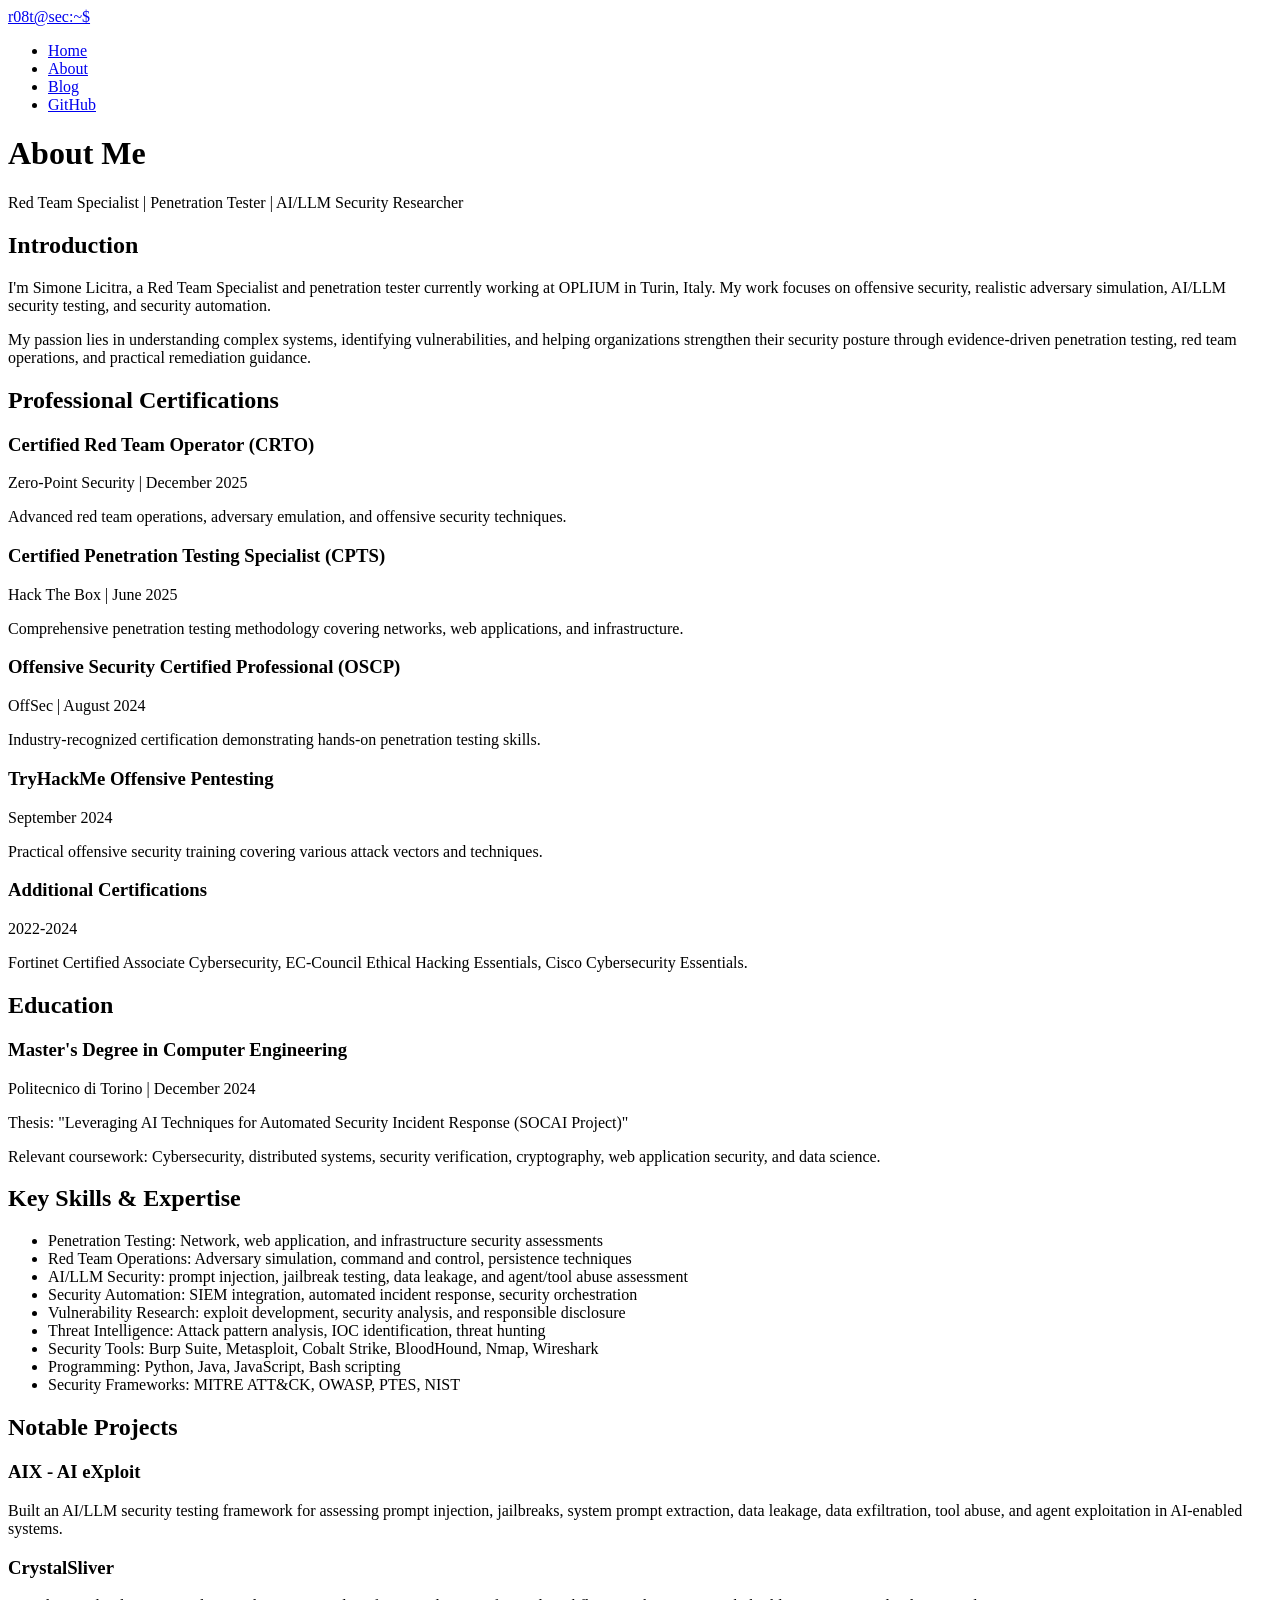
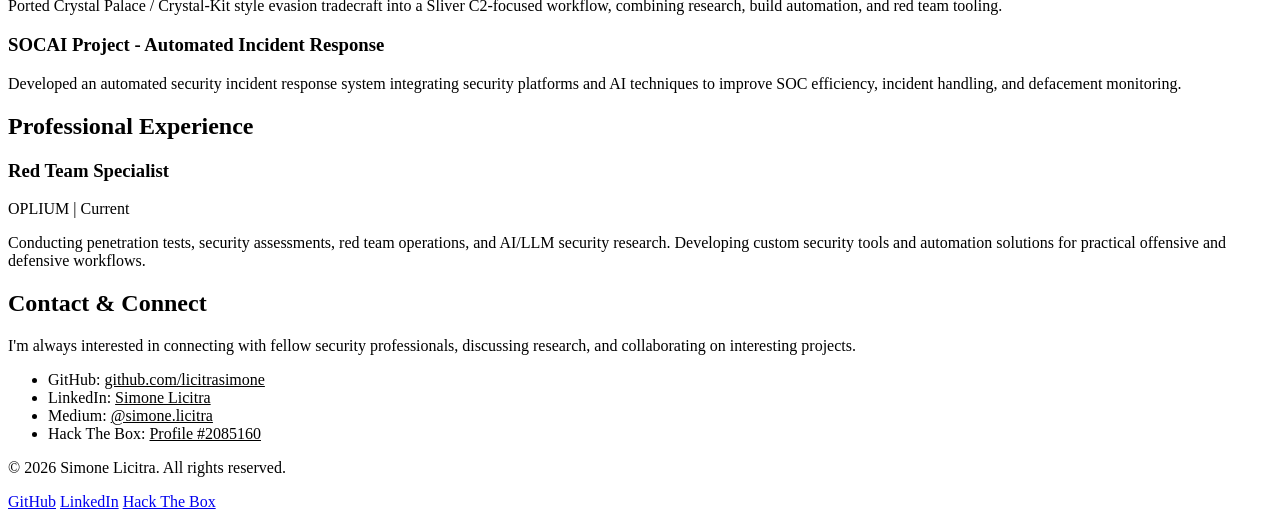
==== about.html @ 0849cb70 "Update website profile content" ====
<!DOCTYPE html>
<html lang="en">
<head>
    <meta charset="UTF-8">
    <meta name="viewport" content="width=device-width, initial-scale=1.0">
    <meta name="description" content="About Simone Licitra - Cybersecurity specialist with OSCP, CRTO, and CPTS certifications. Learn about my experience in penetration testing and red team operations.">
    <title>About | Simone Licitra</title>
    <link rel="stylesheet" href="styles.css">
</head>
<body>
    <nav class="navbar">
        <div class="container">
            <div class="nav-brand">
                <a href="index.html">r08t@sec:~$</a>
            </div>
            <ul class="nav-menu">
                <li><a href="index.html">Home</a></li>
                <li><a href="about.html" class="active">About</a></li>
                <li><a href="blog.html">Blog</a></li>
                <li><a href="https://github.com/licitrasimone" target="_blank">GitHub</a></li>
            </ul>
        </div>
    </nav>

    <header class="content-header">
        <div class="container">
            <h1>About Me</h1>
            <p class="subtitle">Red Team Specialist | Penetration Tester | AI/LLM Security Researcher</p>
        </div>
    </header>

    <section class="content-section">
        <div class="container">
            <h2>Introduction</h2>
            <p>I'm Simone Licitra, a Red Team Specialist and penetration tester currently working at OPLIUM in Turin, Italy. My work focuses on offensive security, realistic adversary simulation, AI/LLM security testing, and security automation.</p>
            <p>My passion lies in understanding complex systems, identifying vulnerabilities, and helping organizations strengthen their security posture through evidence-driven penetration testing, red team operations, and practical remediation guidance.</p>

            <h2>Professional Certifications</h2>
            <div class="timeline">
                <div class="timeline-item">
                    <h3>Certified Red Team Operator (CRTO)</h3>
                    <div class="timeline-date">Zero-Point Security | December 2025</div>
                    <p>Advanced red team operations, adversary emulation, and offensive security techniques.</p>
                </div>
                <div class="timeline-item">
                    <h3>Certified Penetration Testing Specialist (CPTS)</h3>
                    <div class="timeline-date">Hack The Box | June 2025</div>
                    <p>Comprehensive penetration testing methodology covering networks, web applications, and infrastructure.</p>
                </div>
                <div class="timeline-item">
                    <h3>Offensive Security Certified Professional (OSCP)</h3>
                    <div class="timeline-date">OffSec | August 2024</div>
                    <p>Industry-recognized certification demonstrating hands-on penetration testing skills.</p>
                </div>
                <div class="timeline-item">
                    <h3>TryHackMe Offensive Pentesting</h3>
                    <div class="timeline-date">September 2024</div>
                    <p>Practical offensive security training covering various attack vectors and techniques.</p>
                </div>
                <div class="timeline-item">
                    <h3>Additional Certifications</h3>
                    <div class="timeline-date">2022-2024</div>
                    <p>Fortinet Certified Associate Cybersecurity, EC-Council Ethical Hacking Essentials, Cisco Cybersecurity Essentials.</p>
                </div>
            </div>

            <h2>Education</h2>
            <div class="timeline">
                <div class="timeline-item">
                    <h3>Master's Degree in Computer Engineering</h3>
                    <div class="timeline-date">Politecnico di Torino | December 2024</div>
                    <p>Thesis: "Leveraging AI Techniques for Automated Security Incident Response (SOCAI Project)"</p>
                    <p>Relevant coursework: Cybersecurity, distributed systems, security verification, cryptography, web application security, and data science.</p>
                </div>
            </div>

            <h2>Key Skills & Expertise</h2>
            <ul>
                <li>Penetration Testing: Network, web application, and infrastructure security assessments</li>
                <li>Red Team Operations: Adversary simulation, command and control, persistence techniques</li>
                <li>AI/LLM Security: prompt injection, jailbreak testing, data leakage, and agent/tool abuse assessment</li>
                <li>Security Automation: SIEM integration, automated incident response, security orchestration</li>
                <li>Vulnerability Research: exploit development, security analysis, and responsible disclosure</li>
                <li>Threat Intelligence: Attack pattern analysis, IOC identification, threat hunting</li>
                <li>Security Tools: Burp Suite, Metasploit, Cobalt Strike, BloodHound, Nmap, Wireshark</li>
                <li>Programming: Python, Java, JavaScript, Bash scripting</li>
                <li>Security Frameworks: MITRE ATT&CK, OWASP, PTES, NIST</li>
            </ul>

            <h2>Notable Projects</h2>

            <h3>AIX - AI eXploit</h3>
            <p>Built an AI/LLM security testing framework for assessing prompt injection, jailbreaks, system prompt extraction, data leakage, data exfiltration, tool abuse, and agent exploitation in AI-enabled systems.</p>

            <h3>CrystalSliver</h3>
            <p>Ported Crystal Palace / Crystal-Kit style evasion tradecraft into a Sliver C2-focused workflow, combining research, build automation, and red team tooling.</p>

            <h3>SOCAI Project - Automated Incident Response</h3>
            <p>Developed an automated security incident response system integrating security platforms and AI techniques to improve SOC efficiency, incident handling, and defacement monitoring.</p>

            <h2>Professional Experience</h2>
            <div class="timeline">
                <div class="timeline-item">
                    <h3>Red Team Specialist</h3>
                    <div class="timeline-date">OPLIUM | Current</div>
                    <p>Conducting penetration tests, security assessments, red team operations, and AI/LLM security research. Developing custom security tools and automation solutions for practical offensive and defensive workflows.</p>
                </div>
            </div>

            <h2>Contact & Connect</h2>
            <p>I'm always interested in connecting with fellow security professionals, discussing research, and collaborating on interesting projects.</p>
            <ul>
                <li>GitHub: <a href="https://github.com/licitrasimone" target="_blank" style="color: var(--accent-primary);">github.com/licitrasimone</a></li>
                <li>LinkedIn: <a href="https://www.linkedin.com/in/simone-licitra-009b8490/" target="_blank" style="color: var(--accent-primary);">Simone Licitra</a></li>
                <li>Medium: <a href="https://medium.com/@simone.licitra" target="_blank" style="color: var(--accent-primary);">@simone.licitra</a></li>
                <li>Hack The Box: <a href="https://app.hackthebox.com/profile/2085160" target="_blank" style="color: var(--accent-primary);">Profile #2085160</a></li>
            </ul>
        </div>
    </section>

    <footer>
        <div class="container">
            <p>&copy; 2026 Simone Licitra. All rights reserved.</p>
            <div class="social-links">
                <a href="https://github.com/licitrasimone" target="_blank">GitHub</a>
                <a href="https://www.linkedin.com/in/simone-licitra-009b8490/" target="_blank">LinkedIn</a>
                <a href="https://app.hackthebox.com/profile/2085160" target="_blank">Hack The Box</a>
            </div>
        </div>
    </footer>
</body>
</html>
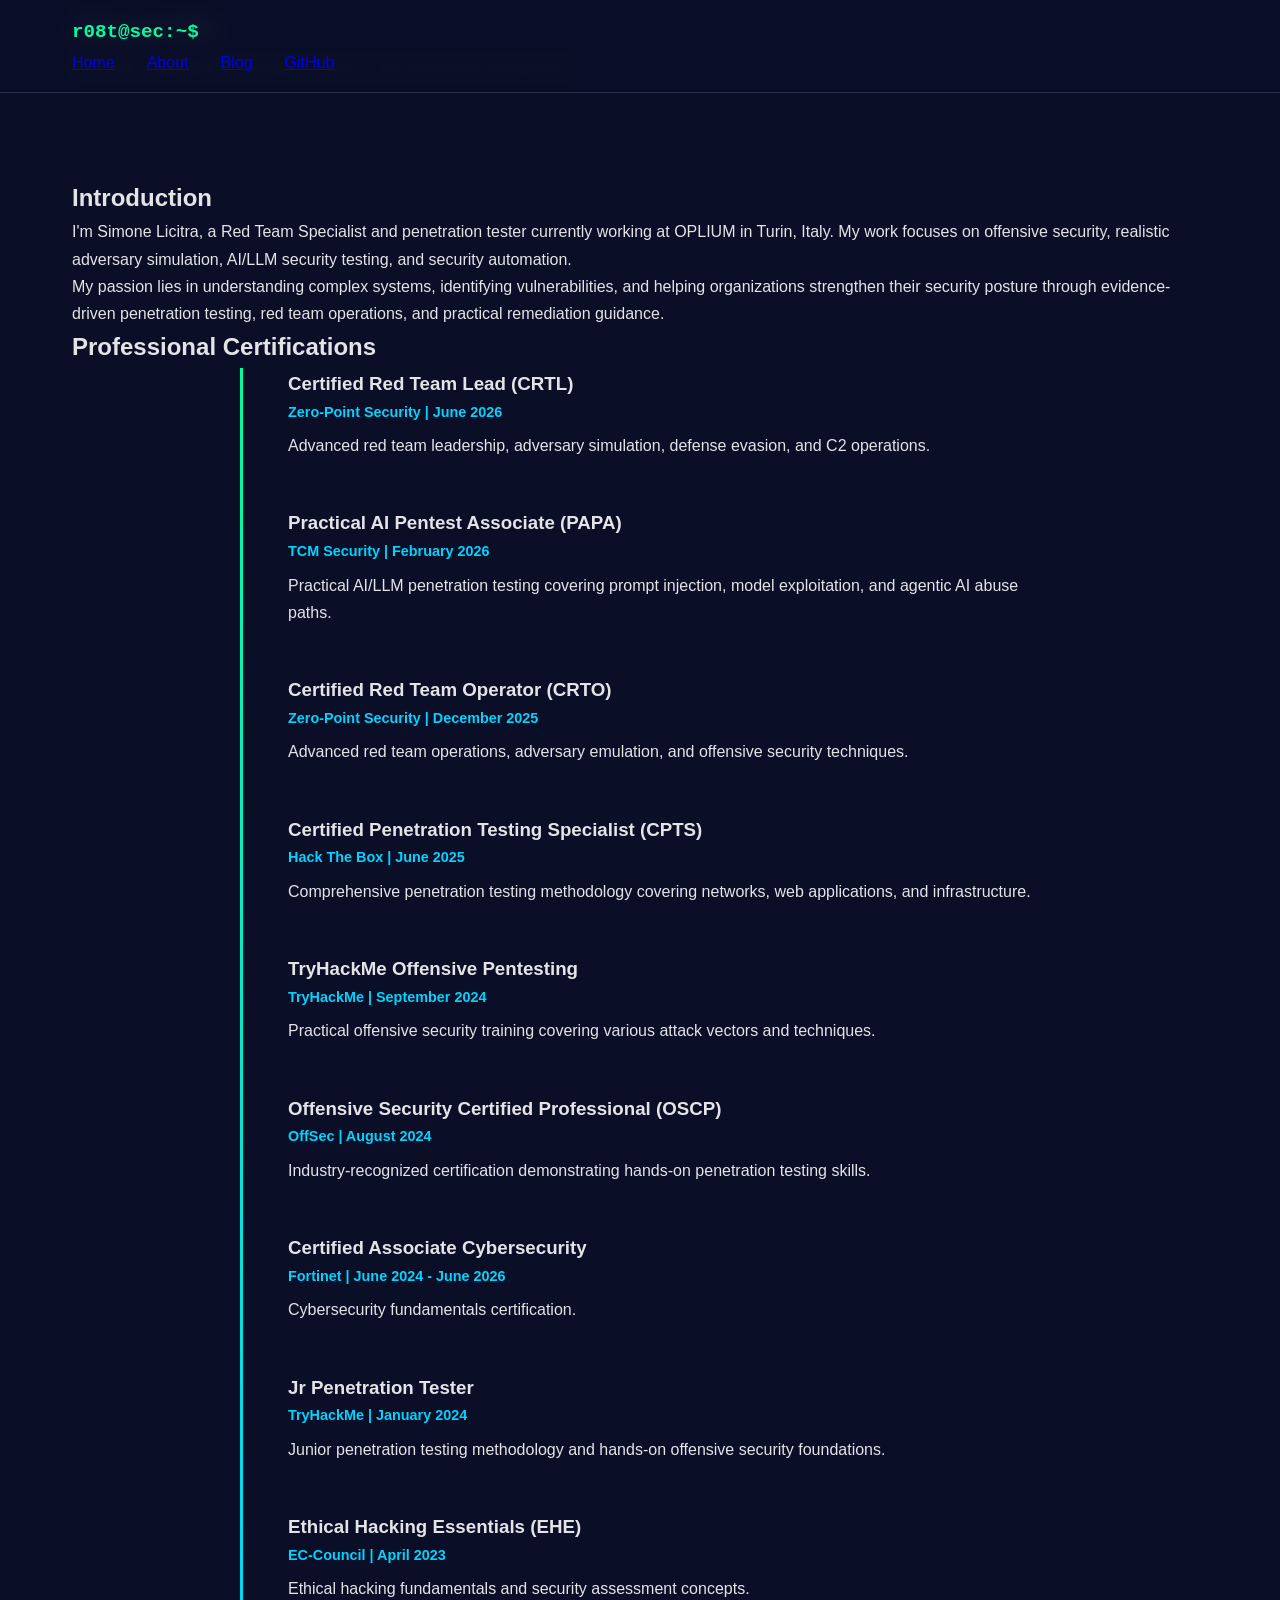
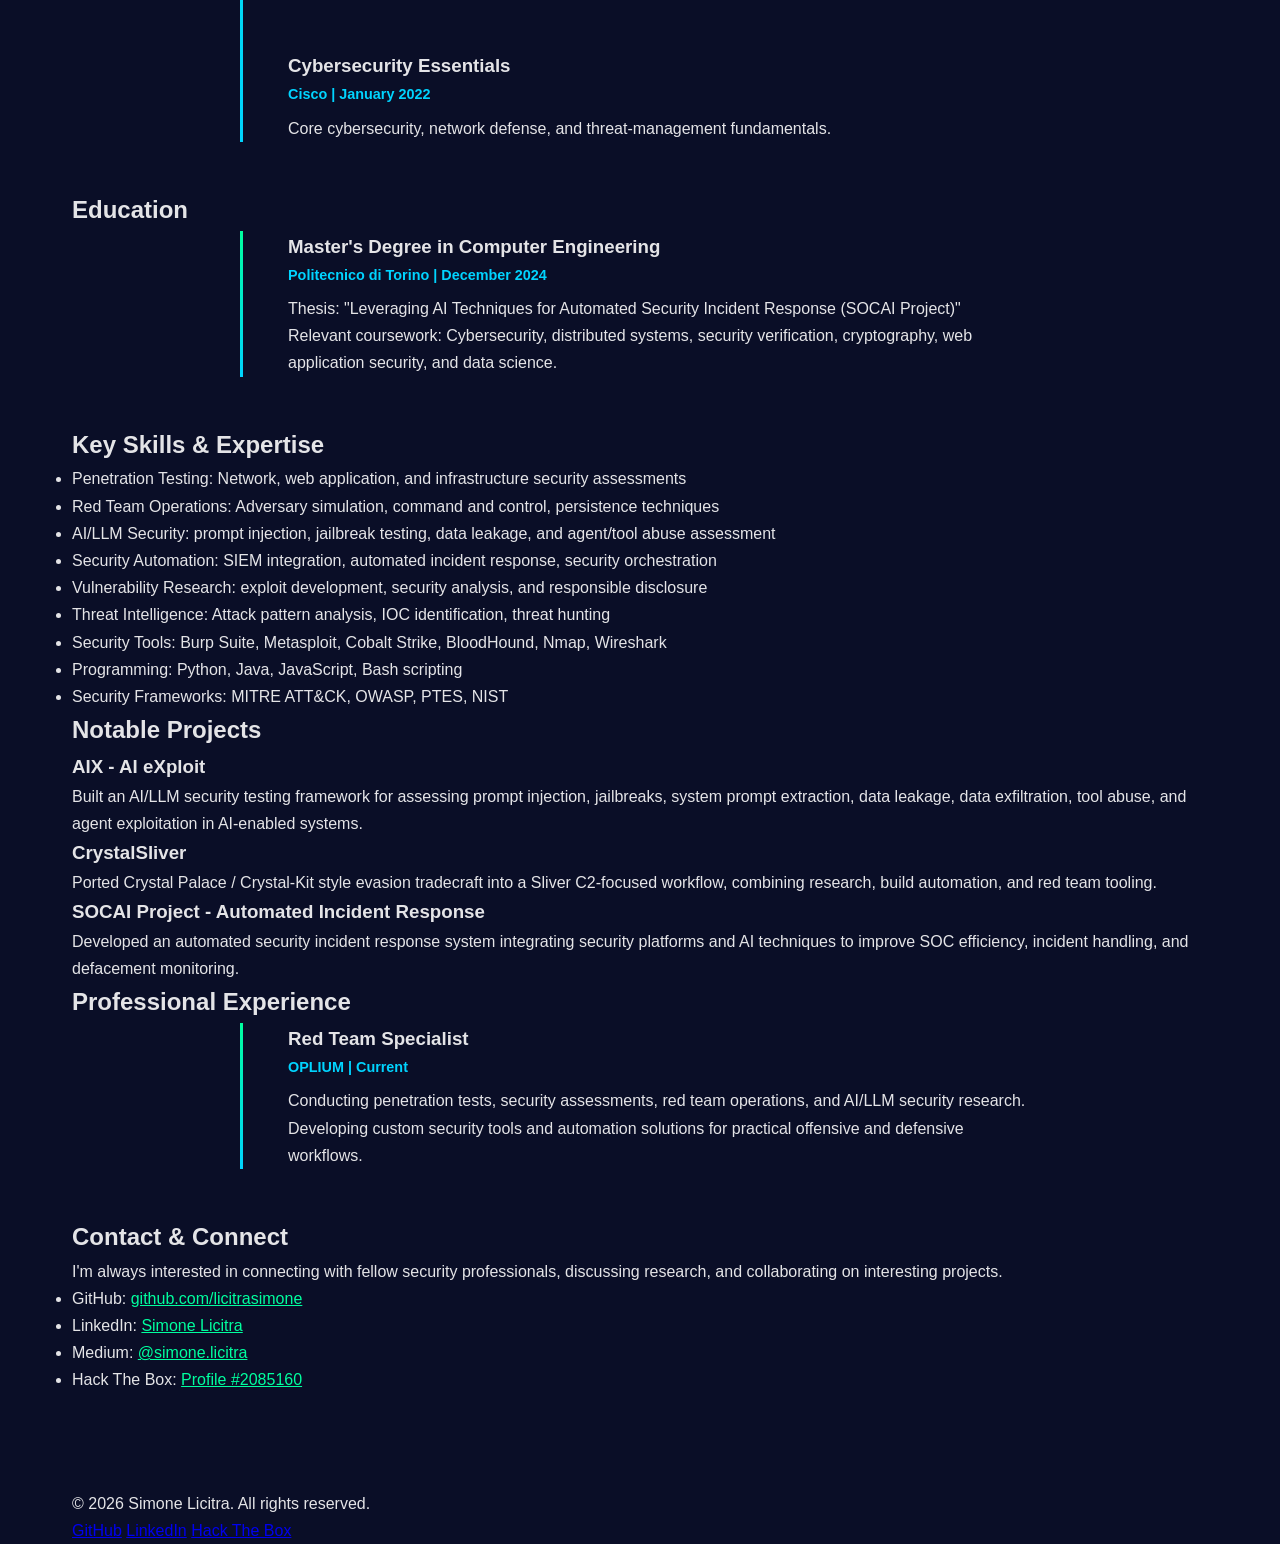
==== commit 195db360: "Update certification timeline from LinkedIn" ====
--- a/about.html
+++ b/about.html
@@ -3,7 +3,7 @@
 <head>
     <meta charset="UTF-8">
     <meta name="viewport" content="width=device-width, initial-scale=1.0">
-    <meta name="description" content="About Simone Licitra - Cybersecurity specialist with OSCP, CRTO, and CPTS certifications. Learn about my experience in penetration testing and red team operations.">
+    <meta name="description" content="About Simone Licitra - Red Team Specialist with CRTL, CRTO, PAPA, OSCP, and CPTS certifications. Learn about my experience in AI/LLM security, penetration testing, and red team operations.">
     <title>About | Simone Licitra</title>
     <link rel="stylesheet" href="styles.css">
 </head>
@@ -38,6 +38,16 @@
             <h2>Professional Certifications</h2>
             <div class="timeline">
                 <div class="timeline-item">
+                    <h3>Certified Red Team Lead (CRTL)</h3>
+                    <div class="timeline-date">Zero-Point Security | June 2026</div>
+                    <p>Advanced red team leadership, adversary simulation, defense evasion, and C2 operations.</p>
+                </div>
+                <div class="timeline-item">
+                    <h3>Practical AI Pentest Associate (PAPA)</h3>
+                    <div class="timeline-date">TCM Security | February 2026</div>
+                    <p>Practical AI/LLM penetration testing covering prompt injection, model exploitation, and agentic AI abuse paths.</p>
+                </div>
+                <div class="timeline-item">
                     <h3>Certified Red Team Operator (CRTO)</h3>
                     <div class="timeline-date">Zero-Point Security | December 2025</div>
                     <p>Advanced red team operations, adversary emulation, and offensive security techniques.</p>
@@ -48,19 +58,34 @@
                     <p>Comprehensive penetration testing methodology covering networks, web applications, and infrastructure.</p>
                 </div>
                 <div class="timeline-item">
+                    <h3>TryHackMe Offensive Pentesting</h3>
+                    <div class="timeline-date">TryHackMe | September 2024</div>
+                    <p>Practical offensive security training covering various attack vectors and techniques.</p>
+                </div>
+                <div class="timeline-item">
                     <h3>Offensive Security Certified Professional (OSCP)</h3>
                     <div class="timeline-date">OffSec | August 2024</div>
                     <p>Industry-recognized certification demonstrating hands-on penetration testing skills.</p>
                 </div>
                 <div class="timeline-item">
-                    <h3>TryHackMe Offensive Pentesting</h3>
-                    <div class="timeline-date">September 2024</div>
-                    <p>Practical offensive security training covering various attack vectors and techniques.</p>
+                    <h3>Certified Associate Cybersecurity</h3>
+                    <div class="timeline-date">Fortinet | June 2024 - June 2026</div>
+                    <p>Cybersecurity fundamentals certification.</p>
                 </div>
                 <div class="timeline-item">
-                    <h3>Additional Certifications</h3>
-                    <div class="timeline-date">2022-2024</div>
-                    <p>Fortinet Certified Associate Cybersecurity, EC-Council Ethical Hacking Essentials, Cisco Cybersecurity Essentials.</p>
+                    <h3>Jr Penetration Tester</h3>
+                    <div class="timeline-date">TryHackMe | January 2024</div>
+                    <p>Junior penetration testing methodology and hands-on offensive security foundations.</p>
+                </div>
+                <div class="timeline-item">
+                    <h3>Ethical Hacking Essentials (EHE)</h3>
+                    <div class="timeline-date">EC-Council | April 2023</div>
+                    <p>Ethical hacking fundamentals and security assessment concepts.</p>
+                </div>
+                <div class="timeline-item">
+                    <h3>Cybersecurity Essentials</h3>
+                    <div class="timeline-date">Cisco | January 2022</div>
+                    <p>Core cybersecurity, network defense, and threat-management fundamentals.</p>
                 </div>
             </div>
 
--- a/styles.css
+++ b/styles.css
@@ -0,0 +1,1238 @@
+/* ===== Reset & Base Styles ===== */
+* {
+    margin: 0;
+    padding: 0;
+    box-sizing: border-box;
+}
+
+:root {
+    --bg-primary: #0a0e27;
+    --bg-secondary: #151932;
+    --bg-card: #1a1f3a;
+    --text-primary: #e4e4e7;
+    --text-secondary: #a1a1aa;
+    --accent-primary: #00ff9f;
+    --accent-secondary: #00d4ff;
+    --accent-red: #ff3864;
+    --accent-purple: #a855f7;
+    --border-color: #2a2f4a;
+    --shadow-glow: 0 0 30px rgba(0, 255, 159, 0.3);
+}
+
+html {
+    scroll-behavior: smooth;
+}
+
+body {
+    font-family: 'Inter', -apple-system, BlinkMacSystemFont, 'Segoe UI', Roboto, Oxygen, Ubuntu, Cantarell, sans-serif;
+    background-color: var(--bg-primary);
+    color: var(--text-primary);
+    line-height: 1.7;
+    overflow-x: hidden;
+}
+
+.container {
+    max-width: 1200px;
+    margin: 0 auto;
+    padding: 0 2rem;
+}
+
+/* ===== Animated Background ===== */
+.particles-container {
+    position: fixed;
+    top: 0;
+    left: 0;
+    width: 100%;
+    height: 100%;
+    z-index: -2;
+    pointer-events: none;
+}
+
+.matrix-bg {
+    position: fixed;
+    top: 0;
+    left: 0;
+    width: 100%;
+    height: 100%;
+    z-index: -1;
+    opacity: 0.03;
+    background-image:
+        linear-gradient(90deg, var(--accent-primary) 1px, transparent 1px),
+        linear-gradient(var(--accent-primary) 1px, transparent 1px);
+    background-size: 30px 30px;
+    animation: matrixScroll 20s linear infinite;
+}
+
+@keyframes matrixScroll {
+    0% { background-position: 0 0; }
+    100% { background-position: 30px 30px; }
+}
+
+/* ===== Navigation ===== */
+.navbar {
+    position: fixed;
+    top: 0;
+    left: 0;
+    width: 100%;
+    background: rgba(10, 14, 39, 0.95);
+    backdrop-filter: blur(10px);
+    border-bottom: 1px solid var(--border-color);
+    padding: 1rem 0;
+    z-index: 1000;
+    transition: all 0.3s ease;
+}
+
+.navbar.scrolled {
+    background: rgba(10, 14, 39, 0.98);
+    box-shadow: 0 5px 30px rgba(0, 255, 159, 0.1);
+}
+
+.nav-container {
+    display: flex;
+    justify-content: space-between;
+    align-items: center;
+}
+
+.nav-brand a {
+    font-family: 'Courier New', monospace;
+    font-size: 1.2rem;
+    font-weight: bold;
+    color: var(--accent-primary);
+    text-decoration: none;
+    display: flex;
+    align-items: center;
+    gap: 0.5rem;
+    transition: all 0.3s ease;
+}
+
+.nav-brand a:hover {
+    transform: translateX(5px);
+    text-shadow: 0 0 20px var(--accent-primary);
+}
+
+.terminal-prompt {
+    animation: pulse 2s ease-in-out infinite;
+}
+
+@keyframes pulse {
+    0%, 100% { opacity: 1; }
+    50% { opacity: 0.7; }
+}
+
+.cursor {
+    animation: blink 1s step-end infinite;
+}
+
+@keyframes blink {
+    0%, 50% { opacity: 1; }
+    51%, 100% { opacity: 0; }
+}
+
+.nav-toggle {
+    display: none;
+    flex-direction: column;
+    gap: 5px;
+    background: none;
+    border: none;
+    cursor: pointer;
+}
+
+.nav-toggle span {
+    width: 25px;
+    height: 3px;
+    background: var(--accent-primary);
+    transition: all 0.3s ease;
+}
+
+.nav-menu {
+    display: flex;
+    list-style: none;
+    gap: 2rem;
+}
+
+.nav-link {
+    color: var(--text-secondary);
+    text-decoration: none;
+    font-weight: 500;
+    position: relative;
+    padding: 0.5rem 0;
+    transition: color 0.3s ease;
+}
+
+.nav-link::after {
+    content: '';
+    position: absolute;
+    bottom: 0;
+    left: 0;
+    width: 0;
+    height: 2px;
+    background: var(--accent-primary);
+    transition: width 0.3s ease;
+}
+
+.nav-link:hover,
+.nav-link.active {
+    color: var(--accent-primary);
+}
+
+.nav-link:hover::after,
+.nav-link.active::after {
+    width: 100%;
+}
+
+/* ===== Hero Section ===== */
+.hero-section {
+    min-height: 100vh;
+    display: flex;
+    align-items: center;
+    justify-content: center;
+    position: relative;
+    padding: 8rem 2rem 4rem;
+}
+
+.hero-content {
+    text-align: center;
+    animation: fadeInUp 1s ease-out;
+}
+
+@keyframes fadeInUp {
+    from {
+        opacity: 0;
+        transform: translateY(30px);
+    }
+    to {
+        opacity: 1;
+        transform: translateY(0);
+    }
+}
+
+.glitch-text {
+    font-size: clamp(3rem, 8vw, 5rem);
+    font-weight: 900;
+    color: var(--accent-primary);
+    text-shadow: 0 0 30px rgba(0, 255, 159, 0.5);
+    margin-bottom: 1rem;
+    position: relative;
+    animation: glitchAnimation 5s infinite;
+}
+
+@keyframes glitchAnimation {
+    0%, 90%, 100% {
+        text-shadow:
+            0 0 30px rgba(0, 255, 159, 0.5),
+            0 0 60px rgba(0, 255, 159, 0.3);
+    }
+    91%, 93%, 95%, 97% {
+        text-shadow:
+            -2px 0 0 #00ff9f,
+            2px 0 0 #ff3864,
+            0 0 50px rgba(0, 255, 159, 0.7);
+        transform: skew(-0.5deg);
+    }
+    92%, 94%, 96%, 98% {
+        text-shadow:
+            2px 0 0 #00ff9f,
+            -2px 0 0 #ff3864,
+            0 0 50px rgba(0, 255, 159, 0.7);
+        transform: skew(0.5deg);
+    }
+}
+
+.typing-container {
+    font-size: clamp(1.2rem, 3vw, 1.8rem);
+    color: var(--text-secondary);
+    font-family: 'Courier New', monospace;
+    margin-bottom: 2rem;
+    min-height: 50px;
+    display: flex;
+    justify-content: center;
+    align-items: center;
+    gap: 0.5rem;
+}
+
+.typing-prefix {
+    color: var(--accent-primary);
+}
+
+.typing-cursor {
+    color: var(--accent-primary);
+    animation: blink 1s step-end infinite;
+}
+
+.hero-badges {
+    display: flex;
+    justify-content: center;
+    gap: 1rem;
+    margin: 2rem 0;
+    flex-wrap: wrap;
+}
+
+.badge {
+    padding: 0.8rem 1.5rem;
+    border-radius: 50px;
+    font-weight: 700;
+    font-size: 0.95rem;
+    letter-spacing: 1px;
+    display: inline-flex;
+    align-items: center;
+    gap: 0.5rem;
+    transition: all 0.3s ease;
+    position: relative;
+    overflow: hidden;
+}
+
+.badge::before {
+    content: '';
+    position: absolute;
+    top: 0;
+    left: -100%;
+    width: 100%;
+    height: 100%;
+    background: linear-gradient(90deg, transparent, rgba(255, 255, 255, 0.2), transparent);
+    transition: left 0.5s;
+}
+
+.badge:hover::before {
+    left: 100%;
+}
+
+.badge-oscp {
+    background: linear-gradient(135deg, #dc2626, #ef4444);
+    box-shadow: 0 10px 30px rgba(220, 38, 38, 0.3);
+}
+
+.badge-crto {
+    background: linear-gradient(135deg, #a855f7, #c084fc);
+    box-shadow: 0 10px 30px rgba(168, 85, 247, 0.3);
+}
+
+.badge-cpts {
+    background: linear-gradient(135deg, #0891b2, #06b6d4);
+    box-shadow: 0 10px 30px rgba(8, 145, 178, 0.3);
+}
+
+.badge-crtl {
+    background: linear-gradient(135deg, #7c2d12, #f97316);
+    box-shadow: 0 10px 30px rgba(249, 115, 22, 0.3);
+}
+
+.badge-papa {
+    background: linear-gradient(135deg, #4f46e5, #22d3ee);
+    box-shadow: 0 10px 30px rgba(79, 70, 229, 0.3);
+}
+
+.badge:hover {
+    transform: translateY(-5px) scale(1.05);
+    box-shadow: 0 15px 40px rgba(0, 255, 159, 0.4);
+}
+
+.hero-cta {
+    display: flex;
+    justify-content: center;
+    gap: 1.5rem;
+    margin: 3rem 0 2rem;
+    flex-wrap: wrap;
+}
+
+.btn {
+    padding: 1rem 2.5rem;
+    border-radius: 8px;
+    text-decoration: none;
+    font-weight: 600;
+    font-size: 1rem;
+    display: inline-flex;
+    align-items: center;
+    gap: 0.8rem;
+    transition: all 0.3s ease;
+    position: relative;
+    overflow: hidden;
+    border: 2px solid transparent;
+}
+
+.btn::before {
+    content: '';
+    position: absolute;
+    top: 50%;
+    left: 50%;
+    width: 0;
+    height: 0;
+    border-radius: 50%;
+    background: rgba(255, 255, 255, 0.1);
+    transform: translate(-50%, -50%);
+    transition: width 0.6s, height 0.6s;
+}
+
+.btn:hover::before {
+    width: 300px;
+    height: 300px;
+}
+
+.btn span, .btn i {
+    position: relative;
+    z-index: 1;
+}
+
+.btn-primary {
+    background: linear-gradient(135deg, var(--accent-primary), #00d4aa);
+    color: var(--bg-primary);
+}
+
+.btn-primary:hover {
+    transform: translateY(-3px);
+    box-shadow: 0 10px 30px rgba(0, 255, 159, 0.4);
+}
+
+.btn-secondary {
+    background: transparent;
+    border-color: var(--accent-secondary);
+    color: var(--accent-secondary);
+}
+
+.btn-secondary:hover {
+    background: var(--accent-secondary);
+    color: var(--bg-primary);
+    transform: translateY(-3px);
+    box-shadow: 0 10px 30px rgba(0, 212, 255, 0.4);
+}
+
+.hero-social {
+    display: flex;
+    justify-content: center;
+    gap: 1.5rem;
+    margin-top: 2rem;
+}
+
+.social-icon {
+    width: 50px;
+    height: 50px;
+    border-radius: 50%;
+    border: 2px solid var(--border-color);
+    display: flex;
+    align-items: center;
+    justify-content: center;
+    color: var(--text-secondary);
+    transition: all 0.3s ease;
+    background: var(--bg-card);
+}
+
+.social-icon:hover {
+    border-color: var(--accent-primary);
+    color: var(--accent-primary);
+    transform: translateY(-5px) rotate(360deg);
+    box-shadow: 0 10px 30px rgba(0, 255, 159, 0.3);
+}
+
+.scroll-indicator {
+    position: absolute;
+    bottom: 2rem;
+    left: 50%;
+    transform: translateX(-50%);
+    animation: bounce 2s infinite;
+}
+
+@keyframes bounce {
+    0%, 20%, 50%, 80%, 100% { transform: translateX(-50%) translateY(0); }
+    40% { transform: translateX(-50%) translateY(-10px); }
+    60% { transform: translateX(-50%) translateY(-5px); }
+}
+
+.mouse {
+    width: 30px;
+    height: 50px;
+    border: 2px solid var(--accent-primary);
+    border-radius: 15px;
+    position: relative;
+}
+
+.mouse::before {
+    content: '';
+    position: absolute;
+    top: 10px;
+    left: 50%;
+    width: 6px;
+    height: 10px;
+    background: var(--accent-primary);
+    border-radius: 3px;
+    transform: translateX(-50%);
+    animation: scroll 2s infinite;
+}
+
+@keyframes scroll {
+    0%, 100% { opacity: 0; top: 10px; }
+    50% { opacity: 1; top: 20px; }
+}
+
+/* ===== Section Styles ===== */
+section {
+    padding: 6rem 0;
+    position: relative;
+}
+
+.section-header {
+    text-align: center;
+    margin-bottom: 4rem;
+}
+
+.section-title {
+    font-size: clamp(2rem, 5vw, 3rem);
+    font-weight: 800;
+    display: flex;
+    align-items: center;
+    justify-content: center;
+    gap: 1rem;
+    margin-bottom: 1rem;
+}
+
+.section-number {
+    color: var(--accent-primary);
+    font-family: 'Courier New', monospace;
+    font-size: 1.5rem;
+}
+
+.section-line {
+    width: 100px;
+    height: 3px;
+    background: linear-gradient(90deg, transparent, var(--accent-primary), transparent);
+    margin: 0 auto;
+    animation: lineGrow 2s ease-out;
+}
+
+@keyframes lineGrow {
+    from { width: 0; }
+    to { width: 100px; }
+}
+
+/* ===== About Section ===== */
+.about-section {
+    background: linear-gradient(135deg, var(--bg-primary) 0%, var(--bg-secondary) 100%);
+}
+
+.about-content {
+    display: grid;
+    grid-template-columns: 1fr 1fr;
+    gap: 4rem;
+    align-items: center;
+}
+
+.about-text p {
+    margin-bottom: 1.5rem;
+    color: var(--text-secondary);
+    font-size: 1.1rem;
+}
+
+.lead {
+    font-size: 1.4rem !important;
+    color: var(--text-primary) !important;
+    font-weight: 600;
+}
+
+.highlight {
+    color: var(--accent-primary);
+    font-weight: 600;
+}
+
+.stats-grid {
+    display: grid;
+    grid-template-columns: repeat(3, 1fr);
+    gap: 1.5rem;
+    margin-top: 2rem;
+}
+
+.stat-card {
+    text-align: center;
+    padding: 1.5rem;
+    background: var(--bg-card);
+    border: 1px solid var(--border-color);
+    border-radius: 10px;
+    transition: all 0.3s ease;
+}
+
+.stat-card:hover {
+    transform: translateY(-5px);
+    border-color: var(--accent-primary);
+    box-shadow: 0 10px 30px rgba(0, 255, 159, 0.2);
+}
+
+.stat-card i {
+    font-size: 2rem;
+    color: var(--accent-primary);
+    margin-bottom: 0.5rem;
+}
+
+.stat-card h3 {
+    font-size: 2rem;
+    color: var(--text-primary);
+    margin: 0.5rem 0;
+}
+
+.stat-card p {
+    color: var(--text-secondary);
+    margin: 0;
+}
+
+.terminal-window {
+    background: #1e1e1e;
+    border-radius: 10px;
+    overflow: hidden;
+    box-shadow: 0 20px 60px rgba(0, 0, 0, 0.5);
+    border: 1px solid var(--border-color);
+    animation: slideInRight 1s ease-out;
+}
+
+@keyframes slideInRight {
+    from {
+        opacity: 0;
+        transform: translateX(50px);
+    }
+    to {
+        opacity: 1;
+        transform: translateX(0);
+    }
+}
+
+.terminal-header {
+    background: #323232;
+    padding: 0.8rem;
+    display: flex;
+    gap: 0.5rem;
+}
+
+.terminal-btn {
+    width: 12px;
+    height: 12px;
+    border-radius: 50%;
+}
+
+.terminal-btn.red { background: #ff5f56; }
+.terminal-btn.yellow { background: #ffbd2e; }
+.terminal-btn.green { background: #27c93f; }
+
+.terminal-body {
+    padding: 1.5rem;
+    font-family: 'Courier New', monospace;
+    font-size: 0.95rem;
+    line-height: 1.8;
+}
+
+.terminal-body p {
+    margin: 0.3rem 0;
+}
+
+.prompt {
+    color: #4ade80;
+    font-weight: bold;
+}
+
+.path {
+    color: #60a5fa;
+}
+
+.cursor-blink {
+    animation: blink 1s step-end infinite;
+    color: var(--accent-primary);
+}
+
+/* ===== Skills Section ===== */
+.skills-section {
+    background: var(--bg-primary);
+}
+
+.skills-grid {
+    display: grid;
+    grid-template-columns: repeat(auto-fit, minmax(300px, 1fr));
+    gap: 2rem;
+}
+
+.skill-category {
+    background: var(--bg-card);
+    padding: 2rem;
+    border-radius: 15px;
+    border: 1px solid var(--border-color);
+    transition: all 0.4s ease;
+    position: relative;
+    overflow: hidden;
+}
+
+.skill-category::before {
+    content: '';
+    position: absolute;
+    top: 0;
+    left: -100%;
+    width: 100%;
+    height: 100%;
+    background: linear-gradient(90deg, transparent, rgba(0, 255, 159, 0.05), transparent);
+    transition: left 0.6s;
+}
+
+.skill-category:hover::before {
+    left: 100%;
+}
+
+.skill-category:hover {
+    transform: translateY(-10px);
+    border-color: var(--accent-primary);
+    box-shadow: 0 15px 40px rgba(0, 255, 159, 0.2);
+}
+
+.category-icon {
+    font-size: 3rem;
+    color: var(--accent-primary);
+    margin-bottom: 1rem;
+}
+
+.skill-category h3 {
+    font-size: 1.4rem;
+    margin-bottom: 1.5rem;
+    color: var(--text-primary);
+}
+
+.skill-tags {
+    display: flex;
+    flex-wrap: wrap;
+    gap: 0.8rem;
+}
+
+.skill-tag {
+    padding: 0.5rem 1rem;
+    background: rgba(0, 255, 159, 0.1);
+    border: 1px solid rgba(0, 255, 159, 0.3);
+    border-radius: 20px;
+    font-size: 0.85rem;
+    color: var(--text-primary);
+    transition: all 0.3s ease;
+}
+
+.skill-tag:hover {
+    background: var(--accent-primary);
+    color: var(--bg-primary);
+    transform: translateY(-3px);
+}
+
+/* ===== Timeline (Certifications) ===== */
+.certifications-section {
+    background: linear-gradient(135deg, var(--bg-secondary) 0%, var(--bg-primary) 100%);
+}
+
+.timeline {
+    position: relative;
+    max-width: 800px;
+    margin: 0 auto;
+    padding-left: 3rem;
+}
+
+.timeline::before {
+    content: '';
+    position: absolute;
+    left: 0;
+    top: 0;
+    bottom: 0;
+    width: 3px;
+    background: linear-gradient(180deg, var(--accent-primary), var(--accent-secondary));
+}
+
+.timeline-item {
+    position: relative;
+    margin-bottom: 3rem;
+    animation: fadeInLeft 0.8s ease-out;
+}
+
+@keyframes fadeInLeft {
+    from {
+        opacity: 0;
+        transform: translateX(-30px);
+    }
+    to {
+        opacity: 1;
+        transform: translateX(0);
+    }
+}
+
+.timeline-dot {
+    position: absolute;
+    left: -3.65rem;
+    top: 0;
+    width: 20px;
+    height: 20px;
+    border-radius: 50%;
+    background: var(--accent-primary);
+    border: 4px solid var(--bg-primary);
+    box-shadow: 0 0 20px var(--accent-primary);
+    animation: pulse-dot 2s infinite;
+}
+
+@keyframes pulse-dot {
+    0%, 100% {
+        box-shadow: 0 0 20px var(--accent-primary);
+    }
+    50% {
+        box-shadow: 0 0 30px var(--accent-primary), 0 0 40px var(--accent-primary);
+    }
+}
+
+.timeline-content {
+    background: var(--bg-card);
+    padding: 2rem;
+    border-radius: 10px;
+    border: 1px solid var(--border-color);
+    transition: all 0.3s ease;
+}
+
+.timeline-content:hover {
+    transform: translateX(10px);
+    border-color: var(--accent-primary);
+    box-shadow: 0 10px 30px rgba(0, 255, 159, 0.2);
+}
+
+.timeline-date {
+    color: var(--accent-secondary);
+    font-weight: 600;
+    font-size: 0.9rem;
+    display: block;
+    margin-bottom: 0.5rem;
+}
+
+.timeline-content h3 {
+    font-size: 1.4rem;
+    color: var(--text-primary);
+    margin-bottom: 0.5rem;
+}
+
+.timeline-content p {
+    color: var(--text-secondary);
+    margin-bottom: 1rem;
+}
+
+.cert-badge {
+    display: inline-block;
+    padding: 0.4rem 1rem;
+    border-radius: 20px;
+    font-size: 0.8rem;
+    font-weight: 600;
+}
+
+.cert-badge.red-team { background: rgba(168, 85, 247, 0.2); color: #c084fc; }
+.cert-badge.ai-security { background: rgba(79, 70, 229, 0.2); color: #22d3ee; }
+.cert-badge.pentesting { background: rgba(8, 145, 178, 0.2); color: #06b6d4; }
+.cert-badge.offensive { background: rgba(255, 56, 100, 0.2); color: #ff6b9d; }
+.cert-badge.oscp { background: rgba(220, 38, 38, 0.2); color: #ef4444; }
+.cert-badge.foundation { background: rgba(0, 255, 159, 0.2); color: var(--accent-primary); }
+
+/* ===== Projects Section ===== */
+.projects-section {
+    background: var(--bg-primary);
+}
+
+.projects-grid {
+    display: grid;
+    grid-template-columns: repeat(auto-fit, minmax(320px, 1fr));
+    gap: 2rem;
+}
+
+.project-card {
+    background: var(--bg-card);
+    padding: 2.5rem;
+    border-radius: 15px;
+    border: 1px solid var(--border-color);
+    transition: all 0.4s ease;
+    position: relative;
+    overflow: hidden;
+}
+
+.project-card::after {
+    content: '';
+    position: absolute;
+    top: -50%;
+    right: -50%;
+    width: 200%;
+    height: 200%;
+    background: radial-gradient(circle, rgba(0, 255, 159, 0.1) 0%, transparent 70%);
+    opacity: 0;
+    transition: opacity 0.4s;
+}
+
+.project-card:hover::after {
+    opacity: 1;
+}
+
+.project-card:hover {
+    transform: translateY(-10px) scale(1.02);
+    border-color: var(--accent-primary);
+    box-shadow: 0 20px 50px rgba(0, 255, 159, 0.2);
+}
+
+.project-card.featured {
+    grid-column: span 1;
+    background: linear-gradient(135deg, var(--bg-card) 0%, rgba(0, 255, 159, 0.05) 100%);
+}
+
+.project-icon {
+    font-size: 3rem;
+    color: var(--accent-primary);
+    margin-bottom: 1.5rem;
+}
+
+.project-card h3 {
+    font-size: 1.5rem;
+    color: var(--text-primary);
+    margin-bottom: 1rem;
+}
+
+.project-card p {
+    color: var(--text-secondary);
+    margin-bottom: 1.5rem;
+    line-height: 1.7;
+}
+
+.project-tags {
+    display: flex;
+    flex-wrap: wrap;
+    gap: 0.8rem;
+    margin-bottom: 1.5rem;
+}
+
+.project-tags span {
+    padding: 0.4rem 1rem;
+    background: rgba(0, 212, 255, 0.1);
+    border: 1px solid rgba(0, 212, 255, 0.3);
+    border-radius: 20px;
+    font-size: 0.8rem;
+    color: var(--accent-secondary);
+}
+
+.project-link {
+    display: inline-flex;
+    align-items: center;
+    gap: 0.5rem;
+    color: var(--accent-primary);
+    text-decoration: none;
+    font-weight: 600;
+    transition: all 0.3s ease;
+}
+
+.project-link:hover {
+    gap: 1rem;
+    text-shadow: 0 0 10px var(--accent-primary);
+}
+
+/* ===== Blog Section ===== */
+.blog-section {
+    background: linear-gradient(135deg, var(--bg-secondary) 0%, var(--bg-primary) 100%);
+}
+
+.blog-grid {
+    display: grid;
+    grid-template-columns: repeat(auto-fit, minmax(300px, 1fr));
+    gap: 2rem;
+    margin-bottom: 3rem;
+}
+
+.blog-card {
+    background: var(--bg-card);
+    border-radius: 15px;
+    border: 1px solid var(--border-color);
+    overflow: hidden;
+    transition: all 0.4s ease;
+}
+
+.blog-card:hover {
+    transform: translateY(-10px);
+    border-color: var(--accent-primary);
+    box-shadow: 0 20px 50px rgba(0, 255, 159, 0.2);
+}
+
+.blog-image {
+    height: 200px;
+    background: linear-gradient(135deg, var(--accent-primary), var(--accent-secondary));
+    position: relative;
+    overflow: hidden;
+}
+
+.blog-overlay {
+    position: absolute;
+    top: 0;
+    left: 0;
+    width: 100%;
+    height: 100%;
+    background: rgba(10, 14, 39, 0.8);
+    display: flex;
+    align-items: center;
+    justify-content: center;
+    transition: background 0.3s;
+}
+
+.blog-card:hover .blog-overlay {
+    background: rgba(10, 14, 39, 0.6);
+}
+
+.blog-overlay i {
+    font-size: 3rem;
+    color: var(--accent-primary);
+    transition: transform 0.3s ease;
+}
+
+.blog-card:hover .blog-overlay i {
+    transform: scale(1.1);
+}
+
+.blog-content {
+    padding: 2rem;
+}
+
+.blog-meta {
+    display: flex;
+    justify-content: space-between;
+    align-items: center;
+    margin-bottom: 1rem;
+    flex-wrap: wrap;
+    gap: 1rem;
+}
+
+.blog-date {
+    color: var(--text-secondary);
+    font-size: 0.9rem;
+}
+
+.blog-category {
+    padding: 0.3rem 1rem;
+    background: rgba(0, 255, 159, 0.1);
+    border-radius: 15px;
+    font-size: 0.8rem;
+    color: var(--accent-primary);
+    font-weight: 600;
+}
+
+.blog-content h3 {
+    font-size: 1.3rem;
+    color: var(--text-primary);
+    margin-bottom: 1rem;
+}
+
+.blog-content p {
+    color: var(--text-secondary);
+    margin-bottom: 1.5rem;
+    line-height: 1.7;
+}
+
+.read-more {
+    display: inline-flex;
+    align-items: center;
+    gap: 0.5rem;
+    color: var(--accent-primary);
+    text-decoration: none;
+    font-weight: 600;
+    transition: all 0.3s ease;
+}
+
+.read-more:hover {
+    gap: 1rem;
+    text-shadow: 0 0 10px var(--accent-primary);
+}
+
+.blog-cta {
+    text-align: center;
+}
+
+/* ===== Contact Section ===== */
+.contact-section {
+    background: var(--bg-primary);
+}
+
+.contact-content {
+    text-align: center;
+    max-width: 800px;
+    margin: 0 auto;
+}
+
+.contact-text {
+    margin-bottom: 3rem;
+}
+
+.contact-text p {
+    font-size: 1.2rem;
+    color: var(--text-secondary);
+    margin-bottom: 1rem;
+}
+
+.contact-links {
+    display: grid;
+    grid-template-columns: repeat(auto-fit, minmax(200px, 1fr));
+    gap: 2rem;
+}
+
+.contact-card {
+    background: var(--bg-card);
+    padding: 2rem;
+    border-radius: 15px;
+    border: 1px solid var(--border-color);
+    text-decoration: none;
+    transition: all 0.3s ease;
+    display: flex;
+    flex-direction: column;
+    align-items: center;
+    gap: 1rem;
+}
+
+.contact-card:hover {
+    transform: translateY(-10px);
+    border-color: var(--accent-primary);
+    box-shadow: 0 15px 40px rgba(0, 255, 159, 0.2);
+}
+
+.contact-card i {
+    font-size: 3rem;
+    color: var(--accent-primary);
+    transition: transform 0.3s;
+}
+
+.contact-card:hover i {
+    transform: scale(1.2) rotate(10deg);
+}
+
+.contact-card h3 {
+    color: var(--text-primary);
+    margin: 0;
+}
+
+.contact-card p {
+    color: var(--text-secondary);
+    margin: 0;
+}
+
+/* ===== Footer ===== */
+.footer {
+    background: var(--bg-secondary);
+    padding: 3rem 0;
+    border-top: 1px solid var(--border-color);
+    margin-top: 4rem;
+}
+
+.footer-content {
+    display: flex;
+    justify-content: space-between;
+    align-items: center;
+    flex-wrap: wrap;
+    gap: 2rem;
+}
+
+.footer-text p {
+    color: var(--text-secondary);
+    margin: 0.3rem 0;
+}
+
+.footer-social {
+    display: flex;
+    gap: 1.5rem;
+}
+
+.footer-social a {
+    width: 40px;
+    height: 40px;
+    border-radius: 50%;
+    background: var(--bg-card);
+    border: 1px solid var(--border-color);
+    display: flex;
+    align-items: center;
+    justify-content: center;
+    color: var(--text-secondary);
+    transition: all 0.3s ease;
+}
+
+.footer-social a:hover {
+    border-color: var(--accent-primary);
+    color: var(--accent-primary);
+    transform: translateY(-5px);
+    box-shadow: 0 10px 20px rgba(0, 255, 159, 0.2);
+}
+
+/* ===== Responsive Design ===== */
+@media (max-width: 968px) {
+    .about-content {
+        grid-template-columns: 1fr;
+    }
+
+    .stats-grid {
+        grid-template-columns: repeat(3, 1fr);
+    }
+
+    .timeline {
+        padding-left: 2rem;
+    }
+}
+
+@media (max-width: 768px) {
+    .nav-toggle {
+        display: flex;
+    }
+
+    .nav-menu {
+        position: absolute;
+        top: 100%;
+        left: 0;
+        width: 100%;
+        background: rgba(10, 14, 39, 0.98);
+        flex-direction: column;
+        padding: 2rem;
+        gap: 1rem;
+        transform: translateY(-100%);
+        opacity: 0;
+        pointer-events: none;
+        transition: all 0.3s ease;
+    }
+
+    .nav-menu.active {
+        transform: translateY(0);
+        opacity: 1;
+        pointer-events: all;
+    }
+
+    .hero-section {
+        padding: 6rem 2rem 4rem;
+    }
+
+    .hero-cta {
+        flex-direction: column;
+        align-items: center;
+    }
+
+    .btn {
+        width: 100%;
+        max-width: 300px;
+        justify-content: center;
+    }
+
+    .stats-grid {
+        grid-template-columns: 1fr;
+    }
+
+    .skills-grid,
+    .projects-grid,
+    .blog-grid {
+        grid-template-columns: 1fr;
+    }
+
+    .project-card.featured {
+        grid-column: span 1;
+    }
+
+    .contact-links {
+        grid-template-columns: 1fr;
+    }
+
+    .footer-content {
+        text-align: center;
+        flex-direction: column;
+    }
+}
+
+@media (max-width: 480px) {
+    .hero-badges {
+        flex-direction: column;
+        align-items: center;
+    }
+
+    .badge {
+        width: 100%;
+        max-width: 200px;
+        justify-content: center;
+    }
+}
